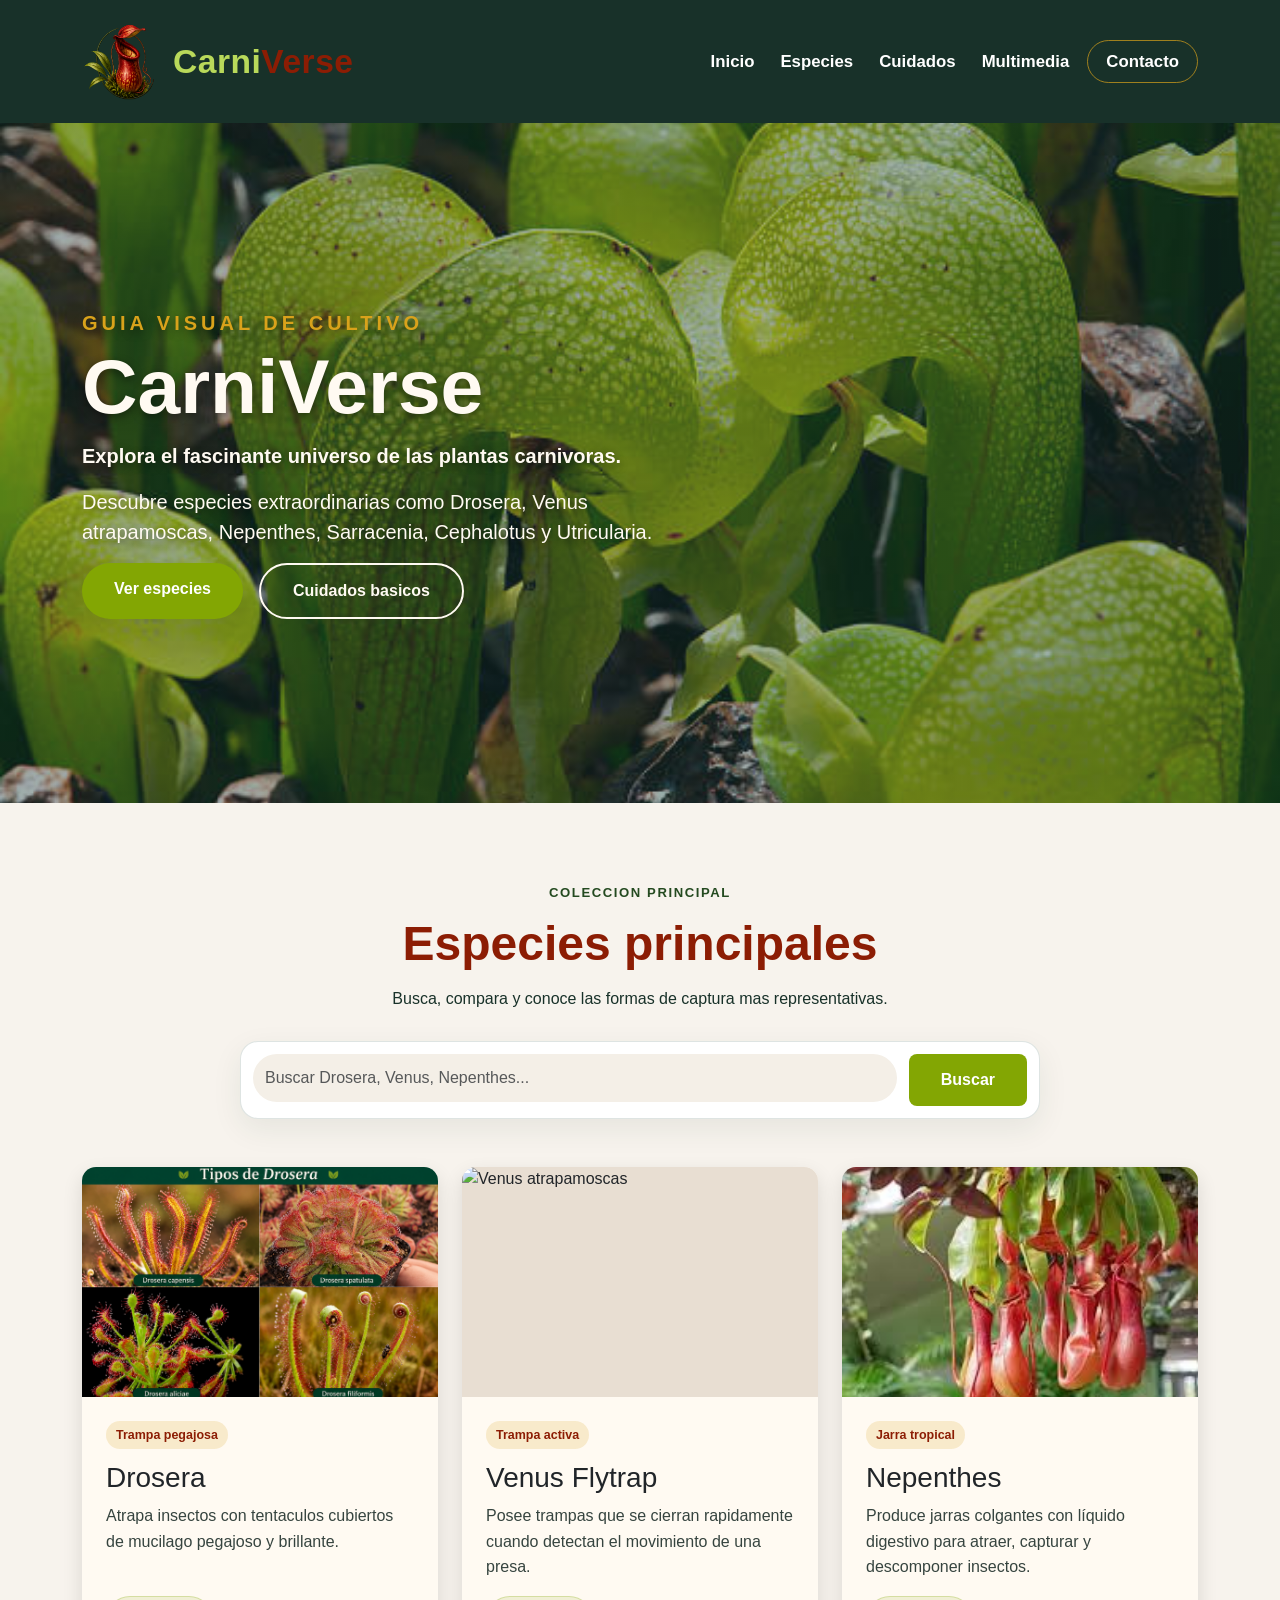
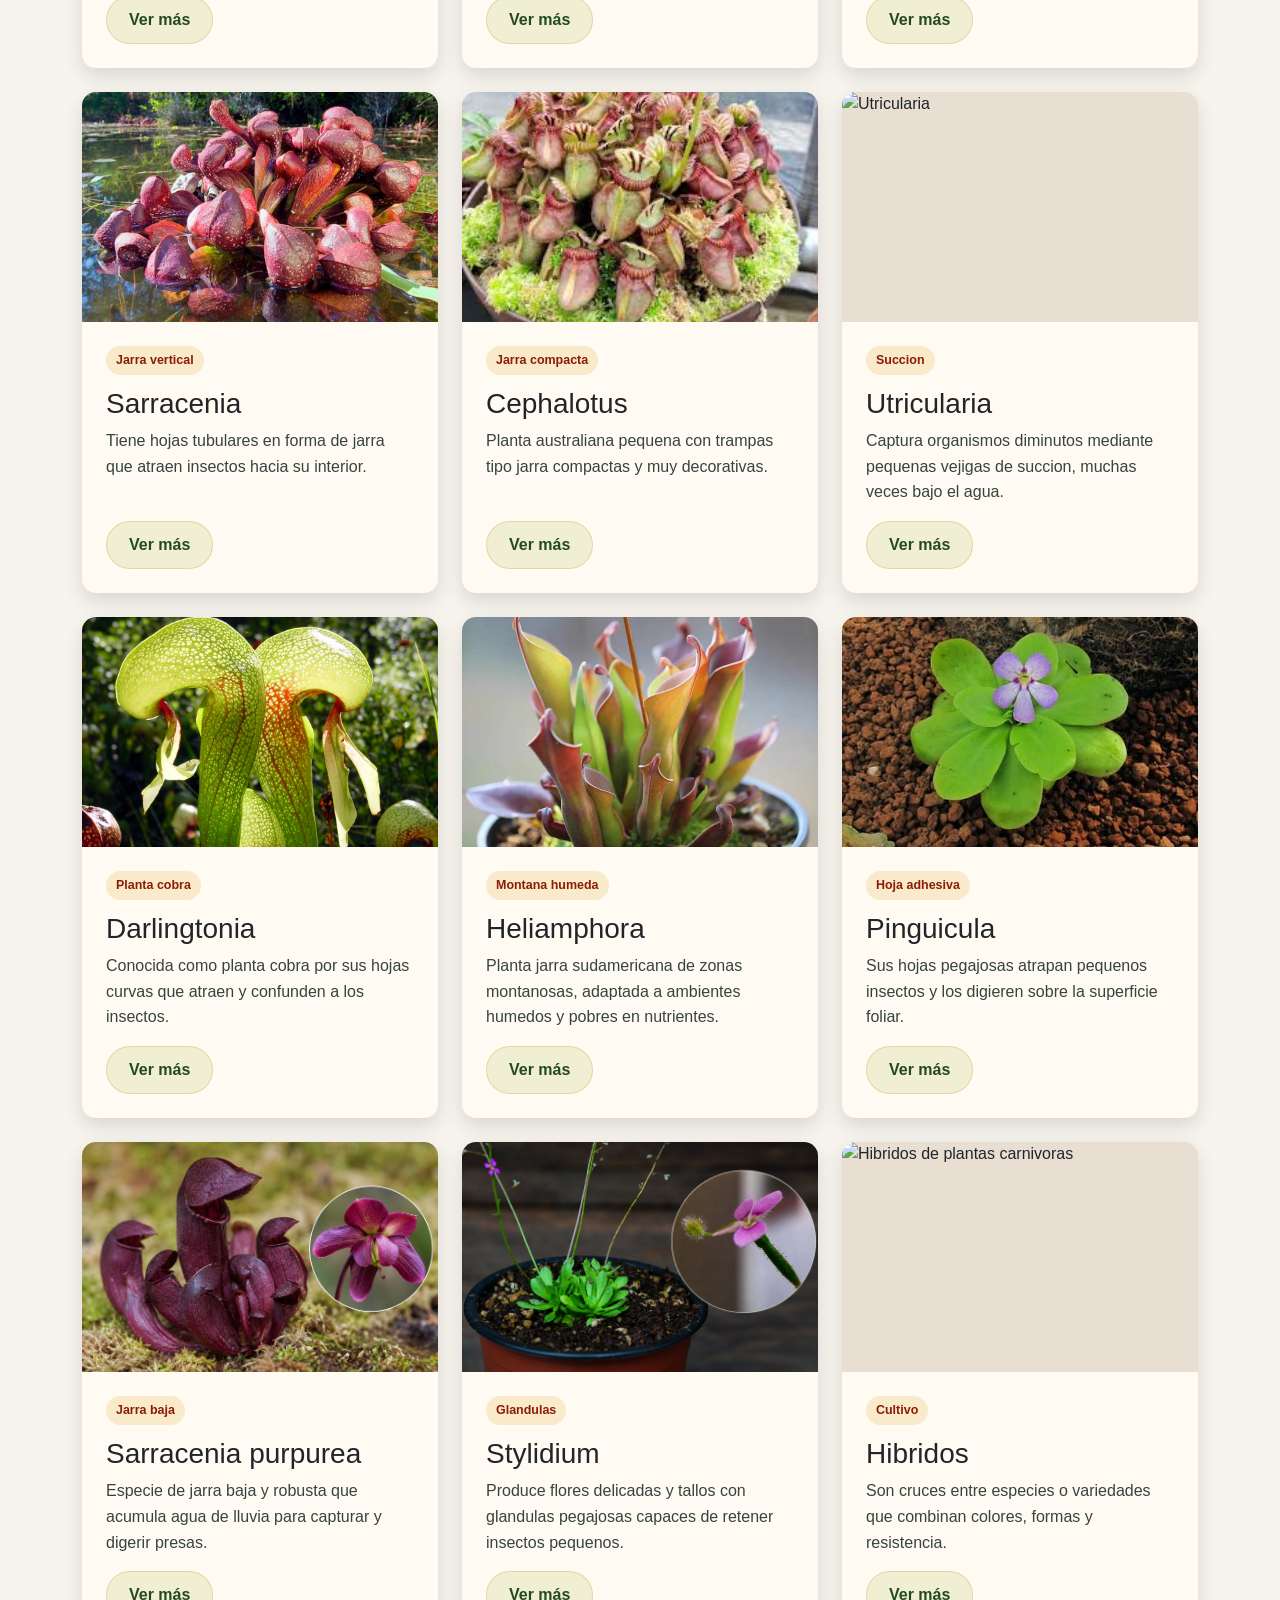
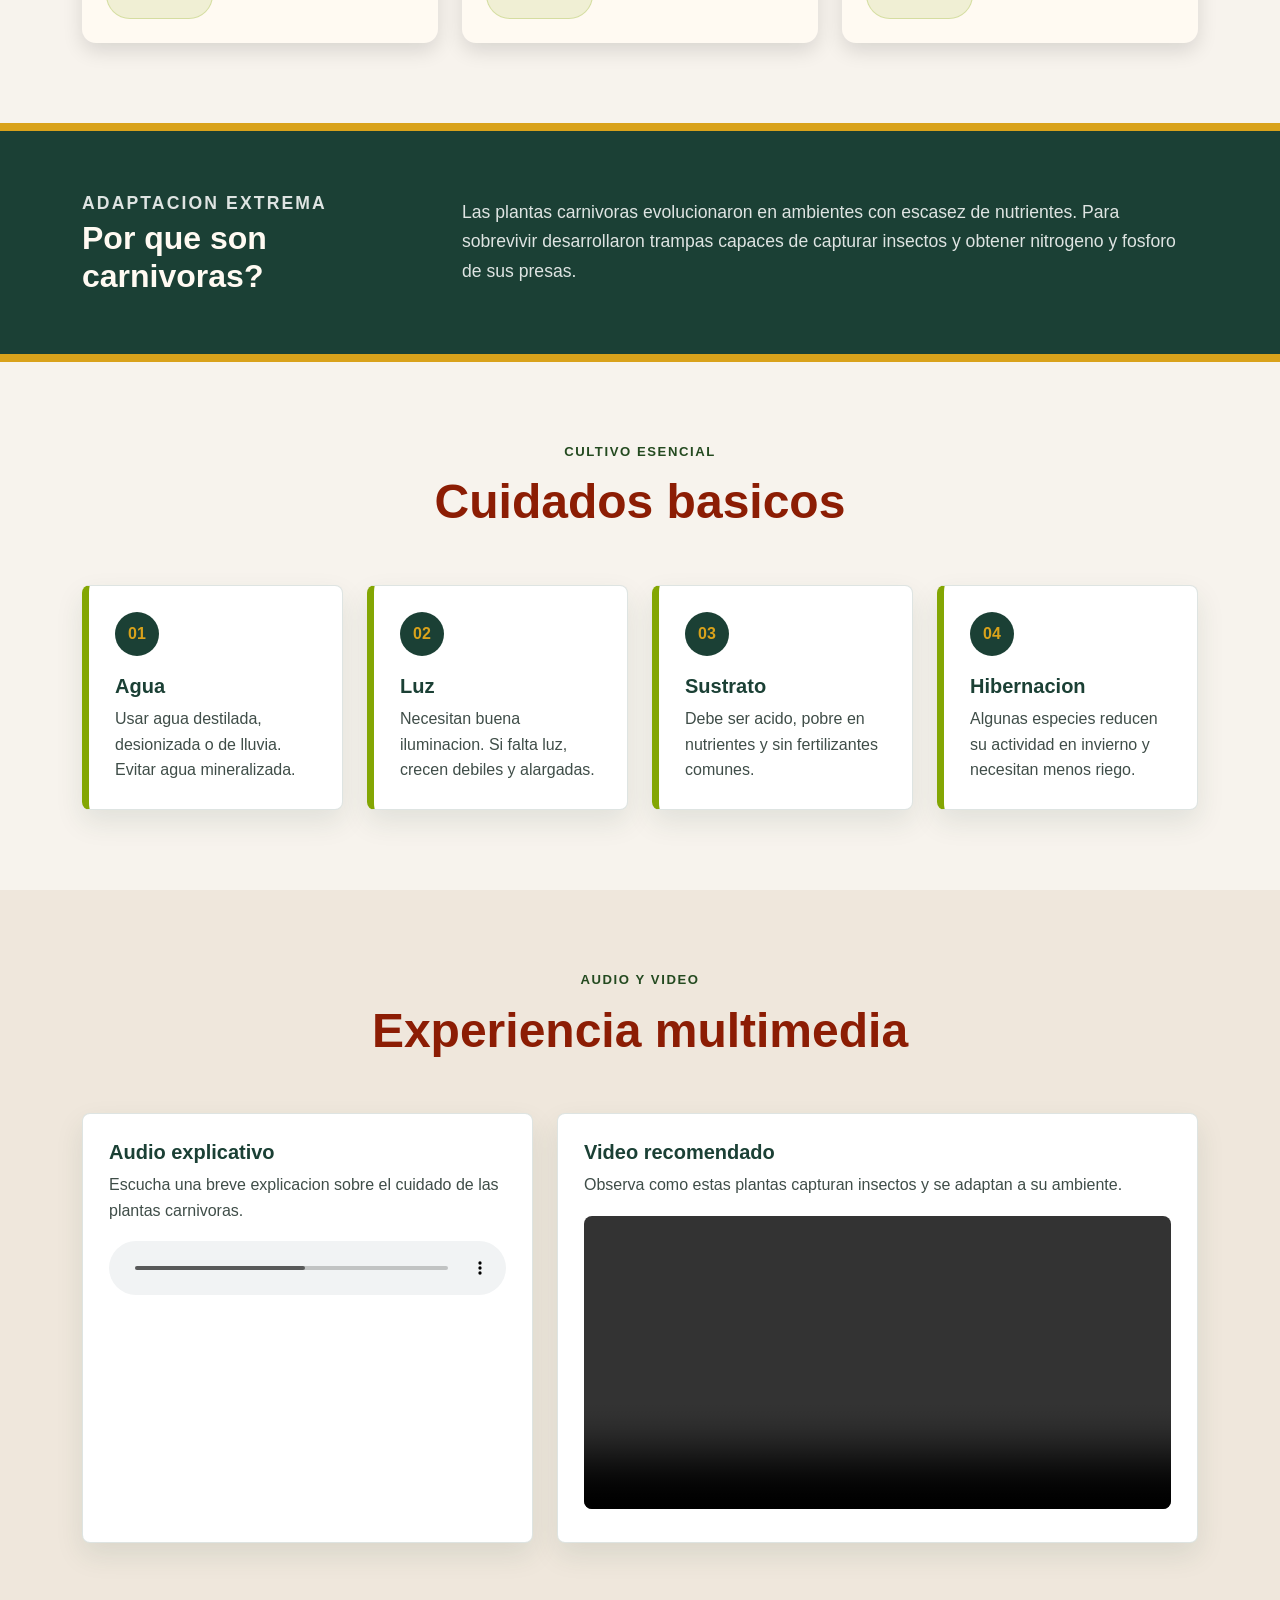
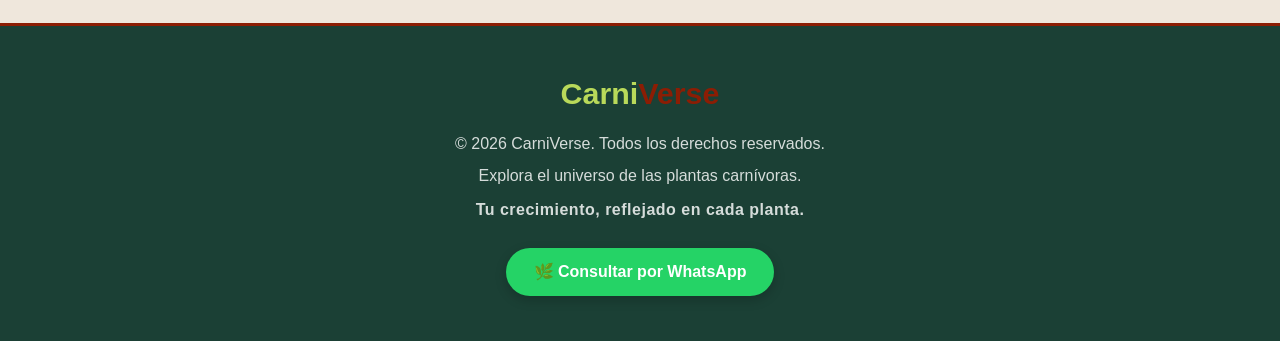
==== index.html @ 83683e48 "Rename Carniverse_code.html to index.html" ====
<!DOCTYPE html>
<html lang="es">
<head>
  <meta charset="UTF-8">
  <meta name="viewport" content="width=device-width, initial-scale=1">
  <title>CarniVerse | Plantas carnivoras</title>
  <link href="https://cdn.jsdelivr.net/npm/bootstrap@5.3.3/dist/css/bootstrap.min.css" rel="stylesheet">
  <link rel="stylesheet" href="cod_TF.css">
</head>
<body>
  <header class="site-header sticky-top">
    <nav class="navbar navbar-expand-lg navbar-dark">
      <div class="container">
    <a class="navbar-brand d-flex align-items-center gap-3" href="#inicio">
     <img src="Img/logo.png" alt="Logo CarniVerse" class="logo-navbar">

    <span class="nombre-logo">
    <span class="carni">Carni</span><span class="verse">Verse</span>
    </span>
    </a>

        <button class="navbar-toggler" type="button" data-bs-toggle="collapse" data-bs-target="#menu" aria-controls="menu" aria-expanded="false" aria-label="Abrir menu">
          <span class="navbar-toggler-icon"></span>
        </button>

        <div class="collapse navbar-collapse" id="menu">
          <ul class="navbar-nav ms-auto align-items-lg-center">
            <li class="nav-item"><a class="nav-link" href="#inicio">Inicio</a></li>
            <li class="nav-item"><a class="nav-link" href="#especies">Especies</a></li>
            <li class="nav-item"><a class="nav-link" href="#cuidados">Cuidados</a></li>
            <li class="nav-item"><a class="nav-link" href="#multimedia">Multimedia</a></li>
            <li class="nav-item"><a class="nav-link nav-cta" href="#contacto">Contacto</a></li>
          </ul>
        </div>
      </div>
    </nav>
  </header>

  <main>
    <section class="hero" id="inicio">
      <div class="container">
        <div class="row align-items-center min-vh-75 py-5">
          <div class="col-lg-8 col-xl-7">
            <p class="eyebrow">Guia visual de cultivo</p>
            <h1>CarniVerse</h1>
            <p class="hero-lead">Explora el fascinante universo de las plantas carnivoras.</p>
            <p class="hero-copy">Descubre especies extraordinarias como Drosera, Venus atrapamoscas, Nepenthes, Sarracenia, Cephalotus y Utricularia.</p>
            <div class="d-flex flex-column flex-sm-row gap-3">
              <a href="#especies" class="btn btn-principal">Ver especies</a>
              <a href="#cuidados" class="btn btn-outline-light">Cuidados basicos</a>
            </div>
          </div>
        </div>
      </div>
    </section>

    <section class="section-pad" id="especies">
      <div class="container">
        <div class="section-heading text-center">
          <p class="eyebrow dark">Coleccion principal</p>
          <h2 class="titulo-seccion">Especies principales</h2>
          <p>Busca, compara y conoce las formas de captura mas representativas.</p>
        </div>

        <form id="formBusqueda" class="search-panel mx-auto mb-4" role="search">
          <label class="visually-hidden" for="buscar">Buscar planta</label>
          <input type="search" id="buscar" class="form-control" placeholder="Buscar Drosera, Venus, Nepenthes...">
          <button type="submit" class="btn btn-principal">Buscar</button>
        </form>

        <div class="row g-4 mt-2" id="listaPlantas">
          <article class="col-sm-6 col-lg-4 planta">
            <div class="card plant-card">
              <img src="Img/droseras.png" class="card-img-top" alt="Tipos de Drosera">
              <div class="card-body">
                <span class="plant-tag">Trampa pegajosa</span>
                <h3 class="card-title">Drosera</h3>
                <p class="card-text">Atrapa insectos con tentaculos cubiertos de mucilago pegajoso y brillante.</p>
                <a href="https://wa.me/51928245209?text=Quiero%20m%C3%A1s%20informaci%C3%B3n%20de%20Drosera" class="btn btn-card mt-auto" target="_blank" rel="noopener" aria-label="Pedir más información de Drosera por WhatsApp">Ver más</a>              </div>
            </div>
          </article>

          <article class="col-sm-6 col-lg-4 planta">
            <div class="card plant-card">
              <img src="Img/venus.png" class="card-img-top" alt="Venus atrapamoscas">
              <div class="card-body">
                <span class="plant-tag">Trampa activa</span>
                <h3 class="card-title">Venus Flytrap</h3>
                <p class="card-text">Posee trampas que se cierran rapidamente cuando detectan el movimiento de una presa.</p>
                    <a href="https://wa.me/51928245209?text=Quiero%20m%C3%A1s%20informaci%C3%B3n%20de%20Venus%20Flytrap" class="btn btn-card mt-auto" target="_blank" rel="noopener" aria-label="Pedir más información de Venus Flytrap por WhatsApp">Ver más</a>
              </div>
            </div>
          </article>

          <article class="col-sm-6 col-lg-4 planta">
            <div class="card plant-card">
              <img src="Img/Nephentes.jpg" class="card-img-top" alt="Nepenthes">
              <div class="card-body">
                <span class="plant-tag">Jarra tropical</span>
                <h3 class="card-title">Nepenthes</h3>
                <p class="card-text">Produce jarras colgantes con líquido digestivo para atraer, capturar y descomponer insectos.</p>
                  <a href="https://wa.me/51928245209?text=Quiero%20m%C3%A1s%20informaci%C3%B3n%20de%20Nepenthes" class="btn btn-card mt-auto" target="_blank" rel="noopener" aria-label="Pedir más información de Nepenthes por WhatsApp">Ver más</a>
              </div>
            </div>
          </article>

          <article class="col-sm-6 col-lg-4 planta">
            <div class="card plant-card">
              <img src="Img/sarracenia.png" class="card-img-top" alt="Sarracenia">
              <div class="card-body">
                <span class="plant-tag">Jarra vertical</span>
                <h3 class="card-title">Sarracenia</h3>
                <p class="card-text">Tiene hojas tubulares en forma de jarra que atraen insectos hacia su interior.</p>
                 <a href="https://wa.me/51928245209?text=Quiero%20m%C3%A1s%20informaci%C3%B3n%20de%20Utricularia" class="btn btn-card mt-auto" target="_blank" rel="noopener" aria-label="Pedir más información de sarracenia por WhatsApp">Ver más</a>
              </div>
            </div>
          </article>

          <article class="col-sm-6 col-lg-4 planta">
            <div class="card plant-card">
              <img src="Img/Cephalotus.jpg" class="card-img-top" alt="Cephalotus">
              <div class="card-body">
                <span class="plant-tag">Jarra compacta</span>
                <h3 class="card-title">Cephalotus</h3>
                <p class="card-text">Planta australiana pequena con trampas tipo jarra compactas y muy decorativas.</p>
                 <a href="https://wa.me/51928245209?text=Quiero%20m%C3%A1s%20informaci%C3%B3n%20de%20Utricularia" class="btn btn-card mt-auto" target="_blank" rel="noopener" aria-label="Pedir más información de Cephalotus por WhatsApp">Ver más</a>
              </div>
            </div>
          </article>

          <article class="col-sm-6 col-lg-4 planta">
            <div class="card plant-card">
              <img src="img/Utricularia.jpg" class="card-img-top" alt="Utricularia">
              <div class="card-body">
                <span class="plant-tag">Succion</span>
                <h3 class="card-title">Utricularia</h3>
                <p class="card-text">Captura organismos diminutos mediante pequenas vejigas de succion, muchas veces bajo el agua.</p>
                 <a href="https://wa.me/51928245209?text=Quiero%20m%C3%A1s%20informaci%C3%B3n%20de%20Utricularia" class="btn btn-card mt-auto" target="_blank" rel="noopener" aria-label="Pedir más información de Utricularia por WhatsApp">Ver más</a>
              </div>
            </div>
          </article>
          
     <article class="col-sm-6 col-lg-4 planta">
            <div class="card plant-card">
              <img src="Img/Darlingtonia.jpg" class="card-img-top" alt="Darlingtonia">
              <div class="card-body">
                <span class="plant-tag">Planta cobra</span>
                <h3 class="card-title">Darlingtonia</h3>
                <p class="card-text">Conocida como planta cobra por sus hojas curvas que atraen y confunden a los insectos.</p>
                <a href="https://wa.me/51928245209?text=Quiero%20m%C3%A1s%20informaci%C3%B3n%20de%20Darlingtonia" class="btn btn-card mt-auto" target="_blank" rel="noopener" aria-label="Pedir más información de Darlingtonia por WhatsApp">Ver más</a>
              </div>
            </div>
          </article>

          <article class="col-sm-6 col-lg-4 planta">
            <div class="card plant-card">
              <img src="Img/Heliamphora.jpg" class="card-img-top" alt="Heliamphora">
              <div class="card-body">
                <span class="plant-tag">Montana humeda</span>
                <h3 class="card-title">Heliamphora</h3>
                <p class="card-text">Planta jarra sudamericana de zonas montanosas, adaptada a ambientes humedos y pobres en nutrientes.</p>
                 <a href="https://wa.me/51928245209?text=Quiero%20m%C3%A1s%20informaci%C3%B3n%20de%20Heliamphora" class="btn btn-card mt-auto" target="_blank" rel="noopener" aria-label="Pedir más información de Heliamphora por WhatsApp">Ver más</a>
              </div>
            </div>
          </article>

          <article class="col-sm-6 col-lg-4 planta">
            <div class="card plant-card">
              <img src="Img/Pinguicula.jpg" class="card-img-top" alt="Pinguicula">
              <div class="card-body">
                <span class="plant-tag">Hoja adhesiva</span>
                <h3 class="card-title">Pinguicula</h3>
                <p class="card-text">Sus hojas pegajosas atrapan pequenos insectos y los digieren sobre la superficie foliar.</p>
                  <a href="https://wa.me/51928245209?text=Quiero%20m%C3%A1s%20informaci%C3%B3n%20de%20Pinguicula" class="btn btn-card mt-auto" target="_blank" rel="noopener" aria-label="Pedir más información de Pinguicula por WhatsApp">Ver más</a>
              </div>
            </div>
          </article>

          <article class="col-sm-6 col-lg-4 planta">
            <div class="card plant-card">
              <img src="Img/sarracenia_purpurea.jpg" class="card-img-top" alt="Sarracenia purpurea">
              <div class="card-body">
                <span class="plant-tag">Jarra baja</span>
                <h3 class="card-title">Sarracenia purpurea</h3>
                <p class="card-text">Especie de jarra baja y robusta que acumula agua de lluvia para capturar y digerir presas.</p>
                <a href="https://wa.me/51928245209?text=Quiero%20m%C3%A1s%20informaci%C3%B3n%20de%20Sarracenia%20purpurea" class="btn btn-card mt-auto" target="_blank" rel="noopener" aria-label="Pedir más información de Sarracenia purpurea por WhatsApp">Ver más</a>
              </div>
            </div>
          </article>

          <article class="col-sm-6 col-lg-4 planta">
            <div class="card plant-card">
              <img src="Img/Stylidium.jpg" class="card-img-top" alt="Stylidium">
              <div class="card-body">
                <span class="plant-tag">Glandulas</span>
                <h3 class="card-title">Stylidium</h3>
                <p class="card-text">Produce flores delicadas y tallos con glandulas pegajosas capaces de retener insectos pequenos.</p>
                <a href="https://wa.me/51928245209?text=Quiero%20m%C3%A1s%20informaci%C3%B3n%20de%20Stylidium" class="btn btn-card mt-auto" target="_blank" rel="noopener" aria-label="Pedir más información de Stylidium por WhatsApp">Ver más</a>
              </div>
            </div>
          </article>

 <article class="col-sm-6 col-lg-4 planta">
            <div class="card plant-card">
              <img src="img/Hibridos.jpg" class="card-img-top" alt="Hibridos de plantas carnivoras">
              <div class="card-body">
                <span class="plant-tag">Cultivo</span>
                <h3 class="card-title">Hibridos</h3>
                <p class="card-text">Son cruces entre especies o variedades que combinan colores, formas y resistencia.</p>
                <a href="https://wa.me/51928245209?text=Quiero%20m%C3%A1s%20informaci%C3%B3n%20de%20Hibridos" class="btn btn-card mt-auto" target="_blank" rel="noopener" aria-label="Pedir más información de Hibridos por WhatsApp">Ver más</a>
              </div>
            </div>
          </article>
        </div>

        <p id="sinResultados" class="empty-state d-none">No se encontraron especies con esa busqueda.</p>
      </div>
    </section>

    <aside class="info-band">
      <div class="container">
        <div class="row align-items-center g-4">
          <div class="col-lg-4">
            <p class="eyebrow">Adaptacion extrema</p>
            <h2>Por que son carnivoras?</h2>
          </div>
          <div class="col-lg-8">
            <p>Las plantas carnivoras evolucionaron en ambientes con escasez de nutrientes. Para sobrevivir desarrollaron trampas capaces de capturar insectos y obtener nitrogeno y fosforo de sus presas.</p>
          </div>
        </div>
      </div>
    </aside>

    <section class="section-pad" id="cuidados">
      <div class="container">
        <div class="section-heading text-center">
          <p class="eyebrow dark">Cultivo esencial</p>
          <h2 class="titulo-seccion">Cuidados basicos</h2>
        </div>

        <div class="row g-4 mt-2">
          <div class="col-sm-6 col-lg-3">
            <div class="care-box">
              <span class="care-icon">01</span>
              <h3>Agua</h3>
              <p>Usar agua destilada, desionizada o de lluvia. Evitar agua mineralizada.</p>
            </div>
          </div>

          <div class="col-sm-6 col-lg-3">
            <div class="care-box">
              <span class="care-icon">02</span>
              <h3>Luz</h3>
              <p>Necesitan buena iluminacion. Si falta luz, crecen debiles y alargadas.</p>
            </div>
          </div>

          <div class="col-sm-6 col-lg-3">
            <div class="care-box">
              <span class="care-icon">03</span>
              <h3>Sustrato</h3>
              <p>Debe ser acido, pobre en nutrientes y sin fertilizantes comunes.</p>
            </div>
          </div>

          <div class="col-sm-6 col-lg-3">
            <div class="care-box">
              <span class="care-icon">04</span>
              <h3>Hibernacion</h3>
              <p>Algunas especies reducen su actividad en invierno y necesitan menos riego.</p>
            </div>
          </div>
        </div>
      </div>
    </section>

    <section class="section-pad media-section" id="multimedia">
      <div class="container">
        <div class="section-heading text-center">
          <p class="eyebrow dark">Audio y video</p>
          <h2 class="titulo-seccion">Experiencia multimedia</h2>
        </div>

        <div class="row g-4 mt-2">
          <div class="col-lg-5">
            <div class="media-box">
              <h3>Audio explicativo</h3>
              <p>Escucha una breve explicacion sobre el cuidado de las plantas carnivoras.</p>
              <audio controls class="w-100">
                <source src="audio/CarniVerse_Messi.mp3" type="audio/mpeg">
                Tu navegador no soporta audio.
              </audio>
            </div>
          </div>

          <div class="col-lg-7">
            <div class="media-box">
              <h3>Video recomendado</h3>
              <p>Observa como estas plantas capturan insectos y se adaptan a su ambiente.</p>
              <video controls class="w-100 rounded-3">
                <source src="Img/tipos_planta_carnivora_youtube.mp4" type="video/mp4">
                Tu navegador no soporta video HTML5.
              </video>
            </div>
          </div>
        </div>
      </div>
    </section>
  </main>

<footer id="contacto" class="site-footer">
  <div class="container">

    <a class="footer-brand" href="#inicio">
      <span class="carni">Carni</span><span class="verse">Verse</span>
    </a>

    <p>© 2026 CarniVerse. Todos los derechos reservados.</p>

    <p>Explora el universo de las plantas carnívoras.</p>

    <p class="footer-slogan">
      Tu crecimiento, reflejado en cada planta.
    </p>

    <div class="footer-actions">
      <a
        href="https://wa.me/51928245209?text=Hola%20CarniVerse,%20quiero%20más%20información%20sobre%20las%20plantas%20carnívoras."
        class="btn-footer-whatsapp"
        target="_blank"
        rel="noopener">
        🌿 Consultar por WhatsApp
      </a>
    </div>

  </div>
</footer>

  <script src="https://cdn.jsdelivr.net/npm/bootstrap@5.3.3/dist/js/bootstrap.bundle.min.js"></script>
  <script>
    const formBusqueda = document.getElementById("formBusqueda");
    const inputBuscar = document.getElementById("buscar");
    const plantas = document.querySelectorAll(".planta");
    const sinResultados = document.getElementById("sinResultados");

    function filtrarPlantas() {
      const texto = inputBuscar.value.trim().toLowerCase();
      let visibles = 0;

      plantas.forEach((planta) => {
        const coincide = planta.textContent.toLowerCase().includes(texto);
        planta.classList.toggle("d-none", !coincide);
        if (coincide) visibles++;
      });

      sinResultados.classList.toggle("d-none", visibles !== 0);
    }

    formBusqueda.addEventListener("submit", (event) => {
      event.preventDefault();
      filtrarPlantas();
    });

    inputBuscar.addEventListener("input", filtrarPlantas);
  </script>
</body>
</html>
---- cod_TF.css ----
/* PALETA DE COLORES */
:root {
  --verde-oscuro: #1b4035;
  --verde-logo: #244a20;
  --rojo-nepenthes: #8c1d04;
  --rojo-vino: #a3201e;
  --dorado: #d9a21b;
  --crema-fondo: #f7f3ed;
  --verde-suave: #83a603;
  --tinta: #183129;
  --blanco-calido: #fffaf2;
  --linea: rgba(27, 64, 53, 0.14);
  --sombra: 0 18px 45px rgba(27, 64, 53, 0.14);
}

html {
  scroll-behavior: smooth;
}

body {
  margin: 0;
  background-color: var(--crema-fondo);
  color: var(--tinta);
  font-family: Arial, Helvetica, sans-serif;
}

img,
video {
  max-width: 100%;
}

.section-pad {
  padding: 82px 0;
}

.min-vh-75 {
  min-height: 75vh;
}

/*    NAVBAR CARNIVERSE
========================= */

.site-header,
.navbar {
  background-color: var(--verde-oscuro);
}

.navbar {
  padding: 14px 0;
}

/* LOGO */

.logo-navbar {
  width: 75px;
  height: auto;
  object-fit: contain;
}

.nombre-logo {
  font-size: 2.1rem;
  font-weight: 800;
  line-height: 1;
  letter-spacing: 0.5px;
}

.carni {
  color: var(--verde-suave);
}

.verse {
  color: var(--rojo-vino);
}

/* MARCA */

.navbar-brand {
  display: inline-flex;
  align-items: center;
  gap: 14px;
  text-decoration: none;
}

/* MENÚ */

.nav-link {
  color: rgba(255,255,255,0.88) !important;
  font-size: 1.05rem;
  font-weight: 700;
  margin-left: 10px;
  transition: 0.3s;
}

.nav-link:hover,
.nav-link:focus {
  color: var(--dorado) !important;
}

/* BOTÓN CONTACTO */

.nav-cta {
  border: 1px solid rgba(217,162,27,0.7);
  border-radius: 999px;
  padding-inline: 18px !important;
}

.nav-cta:hover {
  background-color: var(--dorado);
  color: var(--verde-oscuro) !important;
}


/* HERO */
.hero {
  position: relative;
  overflow: hidden;
  background:
    linear-gradient(90deg, rgba(27, 64, 53, 0.92), rgba(27, 64, 53, 0.64), rgba(27, 64, 53, 0.2)),
    url("https://media.istockphoto.com/id/119442274/es/foto/lirio-de-la-cobra.jpg?s=612x612&w=0&k=20&c=4z4znkOv12c2dXPmwl8ZHmER3ciq2N1oJskPb3C5Vc0=");
  background-position: center;
  background-repeat: no-repeat;
  background-size: cover;
  color: white;
}

.hero h1 {
  margin: 0 0 18px;
  font-size: clamp(3rem, 8vw, 6.4rem);
  font-weight: 900;
  line-height: 0.95;
}

.hero-lead {
  max-width: 720px;
  color: var(--blanco-calido);
  font-size: clamp(1.3rem, 2.4vw, 2rem);
  font-weight: 700;
}

.hero-copy {
  max-width: 620px;
  color: rgba(255, 255, 255, 0.86);
  font-size: 1.08rem;
}

.eyebrow {
  margin-bottom: 12px;
  color: var(--dorado);
  font-size: 0.82rem;
  font-weight: 900;
  letter-spacing: 0.12em;
  text-transform: uppercase;
}

.eyebrow.dark {
  color: var(--verde-logo);
}

/* BOTONES */
.btn {
  border-radius: 999px;
  padding: 11px 22px;
  font-weight: 800;
}

.btn-principal {
  background-color: var(--verde-suave);
  color: white;
  border: 1px solid var(--verde-suave);
}

.btn-principal:hover,
.btn-principal:focus {
  background-color: var(--dorado);
  border-color: var(--dorado);
  color: var(--verde-oscuro);
}

.btn-card {
  width: max-content;
  background-color: rgba(131, 166, 3, 0.12);
  color: var(--verde-logo);
  border: 1px solid rgba(131, 166, 3, 0.24);
}

.btn-card:hover,
.btn-card:focus {
  background-color: var(--verde-logo);
  color: white;
}

/* TITULOS */
.section-heading {
  max-width: 720px;
  margin: 0 auto 30px;
}

.titulo-seccion {
  margin-bottom: 14px;
  color: var(--rojo-nepenthes);
  font-size: clamp(2rem, 4vw, 3rem);
  font-weight: 900;
}

/* BUSCADOR */
.search-panel {
  display: flex;
  max-width: 720px;
  gap: 12px;
  padding: 12px;
  background-color: white;
  border: 1px solid var(--linea);
  border-radius: 18px;
  box-shadow: 0 10px 30px rgba(27, 64, 53, 0.08);
}

.search-panel .form-control {
  min-height: 48px;
  border: 0;
  background-color: #f4efe7;
  border-radius: 999px;
  color: var(--tinta);
}

.search-panel .form-control:focus {
  box-shadow: 0 0 0 0.18rem rgba(131, 166, 3, 0.22);
}

.empty-state {
  margin-top: 28px;
  padding: 20px;
  background-color: white;
  border: 1px dashed var(--linea);
  border-radius: 14px;
  text-align: center;
  font-weight: 700;
}

/* CARDS */
.plant-card {
  height: 100%;
  overflow: hidden;
  border: 1px solid var(--linea);
  border-radius: 8px;
  background-color: var(--blanco-calido);
  box-shadow: var(--sombra);
  transition: transform 0.2s ease, box-shadow 0.2s ease;
}

.plant-card:hover {
  transform: translateY(-5px);
  box-shadow: 0 24px 55px rgba(27, 64, 53, 0.2);
}

.card-img-top {
  width: 100%;
  height: 235px;
  object-fit: cover;
  background-color: #e8ded2;
}

.card-body {
  display: flex;
  min-height: 240px;
  flex-direction: column;
  padding: 22px;
}

.plant-tag {
  width: max-content;
  margin-bottom: 12px;
  padding: 5px 10px;
  border-radius: 999px;
  background-color: rgba(217, 162, 27, 0.18);
  color: var(--rojo-nepenthes);
  font-size: 0.78rem;
  font-weight: 900;
}

card-title {
  margin-bottom: 10px;
  color: var(--verde-oscuro);
  font-size: 1.35rem;
  font-weight: 900;
}

.card-text {
  color: #36443f;
  line-height: 1.6;
}

/* ASIDE */
.info-band {
  padding: 58px 0;
  background-color: var(--verde-oscuro);
  color: white;
  border-block: 8px solid var(--dorado);
}

.info-band h2 {
  margin: 0;
  color: var(--blanco-calido);
  font-weight: 900;
}

.info-band p {
  margin-bottom: 0;
  color: rgba(255, 255, 255, 0.86);
  font-size: 1.1rem;
  line-height: 1.7;
}

/* CUIDADOS */
.care-box {
  height: 100%;
  padding: 26px;
  background-color: white;
  border: 1px solid var(--linea);
  border-left: 7px solid var(--verde-suave);
  border-radius: 8px;
  box-shadow: 0 12px 28px rgba(27, 64, 53, 0.1);
}

.care-icon {
  display: inline-grid;
  width: 44px;
  height: 44px;
  margin-bottom: 18px;
  place-items: center;
  border-radius: 50%;
  background-color: var(--verde-oscuro);
  color: var(--dorado);
  font-weight: 900;
}

.care-box h3,
.media-box h3 {
  color: var(--verde-oscuro);
  font-size: 1.25rem;
  font-weight: 900;
}

.care-box p,
.media-box p {
  margin-bottom: 0;
  color: #3f4d48;
  line-height: 1.6;
}

/* MULTIMEDIA */
.media-section {
  background-color: #efe7dc;
}

.media-box {
  height: 100%;
  padding: 26px;
  background-color: white;
  border: 1px solid var(--linea);
  border-radius: 8px;
  box-shadow: 0 12px 28px rgba(27, 64, 53, 0.1);
}

.media-box audio,
.media-box video {
  margin-top: 18px;
}

/* FOOTER */
.site-footer {
  padding: 45px 0;
  background-color: var(--verde-oscuro);
  color: white;
  text-align: center;
  border-top: 3px solid var(--rojo-nepenthes);
}

.footer-brand {
  display: inline-block;
  margin-bottom: 15px;
  font-size: 1.9rem;
  font-weight: 900;
  text-decoration: none;
}

.site-footer p {
  margin-bottom: 8px;
  color: rgba(255,255,255,0.82);
  font-size: 1rem;
}

.site-footer a {
  text-decoration: none;
}

/* BOTÓN WHATSAPP */
.btn-footer-whatsapp{
    display:inline-block;
    background:#25D366;
    color:white !important;
    padding:12px 28px;
    border-radius:50px;
    font-weight:700;
    margin-top:18px;
    transition:all .3s ease;
    box-shadow:0 4px 12px rgba(0,0,0,.20);
}

.btn-footer-whatsapp:hover{
    background:#1EBE57;
    color:white !important;
    transform:translateY(-2px);
}

/* ESLOGAN */
.footer-slogan{
    color:var(--dorado);
    font-weight:700;
    margin-top:10px;
    letter-spacing:0.5px;
}
/* NOMBRE DE MARCA */
.carni {
  color: #b9d95a;
}

.verse {
  color: #8c1d04;
}

@media (max-width: 991.98px) {
  .nav-link {
    margin-left: 0;
    padding: 10px 0;
  }

  .nav-cta {
    width: max-content;
    padding-inline: 16px !important;
  }

  .hero {
    background:
      linear-gradient(rgba(27, 64, 53, 0.82), rgba(27, 64, 53, 0.72)),
      url("https://media.istockphoto.com/id/119442274/es/foto/lirio-de-la-cobra.jpg?s=612x612&w=0&k=20&c=4z4znkOv12c2dXPmwl8ZHmER3ciq2N1oJskPb3C5Vc0=");
    background-position: center;
    background-size: cover;
  }
}

@media (max-width: 575.98px) {
  .section-pad {
    padding: 58px 0;
  }

  .navbar-brand {
    font-size: 1.2rem;
  }

  .brand-mark {
    width: 36px;
    height: 36px;
    font-size: 0.8rem;
  }

  .search-panel {
    flex-direction: column;
  }

  .search-panel .btn {
    width: 100%;
  }

  .card-img-top {
    height: 210px;
  }
}




/* ARREGLO GENERAL */
.section-pad {
  padding: 80px 0;
}

/* HERO MÁS ORDENADO */
/* NAVBAR CON PALETA PREMIUM */
.navbar {
  background-color: var(--verde-oscuro) !important;
  padding: 16px 0;
}

.navbar-brand {
  color: var(--blanco-calido) !important;
  font-size: 1.9rem;
  font-weight: 800;
}

.logo-carni {
  color: var(--verde-suave);
}

.logo-verse {
  color: var(--dorado);
}

.nav-link {
  color: var(--blanco-calido) !important;
  font-size: 1.12rem;
  font-weight: 700;
}

.nav-link:hover {
  color: var(--dorado) !important;
}

/* HERO CON MEJOR CONTRASTE */
.hero {
  background:
    linear-gradient(
      rgba(27, 64, 53, 0.42),
      rgba(27, 64, 53, 0.42)
    ),
    url("Img/cobra.jpg");

  background-size: cover;
  background-position: center;
  background-repeat: no-repeat;
  min-height: 680px;
  display: flex;
  align-items: center;
}

.hero .eyebrow,
.hero h1,
.hero p {
  color: var(--blanco-calido) !important;
  text-shadow: 0 3px 10px rgba(0,0,0,0.45);
}

.hero h1 {
  font-size: 4.8rem;
  font-weight: 900;
}

.hero .eyebrow {
  color: var(--dorado) !important;
  font-weight: 800;
  letter-spacing: 4px;
}

.hero p {
  font-size: 1.25rem;
  max-width: 720px;
}

/* BOTONES HERO */

.btn-principal {
  background-color: var(--verde-suave) !important;
  color: white !important;
  border: none;
  padding: 14px 32px;
  border-radius: 40px;
  font-weight: 800;
}

.btn-principal:hover {
  background-color: var(--dorado) !important;
  color: var(--verde-oscuro) !important;
}

.btn-outline-light {
  border: 2px solid var(--blanco-calido) !important;
  color: var(--blanco-calido) !important;
  border-radius: 40px;
  padding: 14px 32px;
  font-weight: 800;
}

.btn-outline-light:hover {
  background-color: var(--blanco-calido) !important;
  color: var(--verde-oscuro) !important;
}

/* BUSCADOR */
.search-panel {
  max-width: 800px;
  display: flex;
  gap: 12px;
}

.search-panel input {
  height: 48px;
  border-radius: 8px;
}

.search-panel button {
  border-radius: 8px;
}

/* CARDS */
.plant-card {
  border: none;
  border-radius: 14px;
  overflow: hidden;
  box-shadow: 0 8px 20px rgba(0,0,0,0.12);
  height: 100%;
}

.plant-card img {
  height: 230px;
  object-fit: cover;
}

.plant-card .card-body {
  padding: 24px;
}

/* NAVBAR */
.navbar {
  background-color: #183129 !important;
}

.navbar-brand,
.nav-link {
  color: white !important;
}

.navbar-brand {
  font-size: 1.7rem;
  font-weight: bold;
}

.nav-link {
  font-size: 1.05rem;
  font-weight: 600;
}
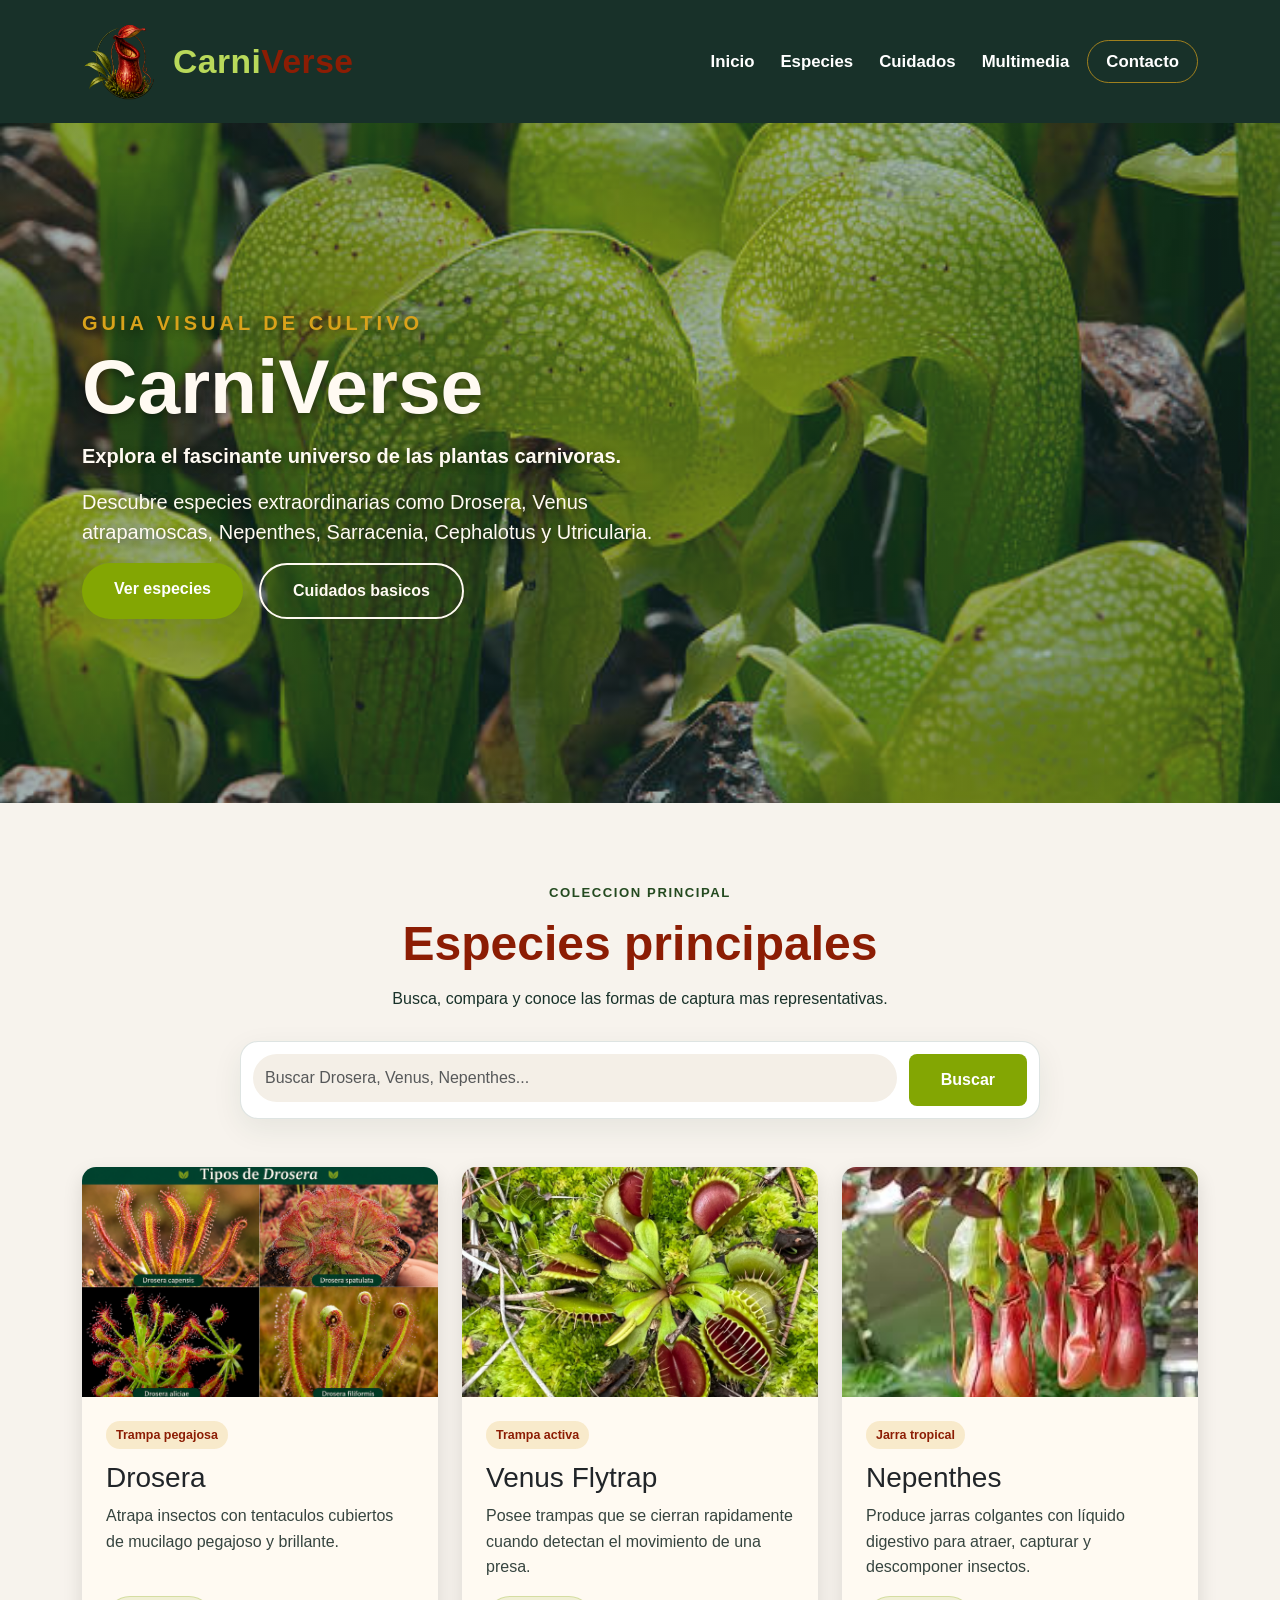
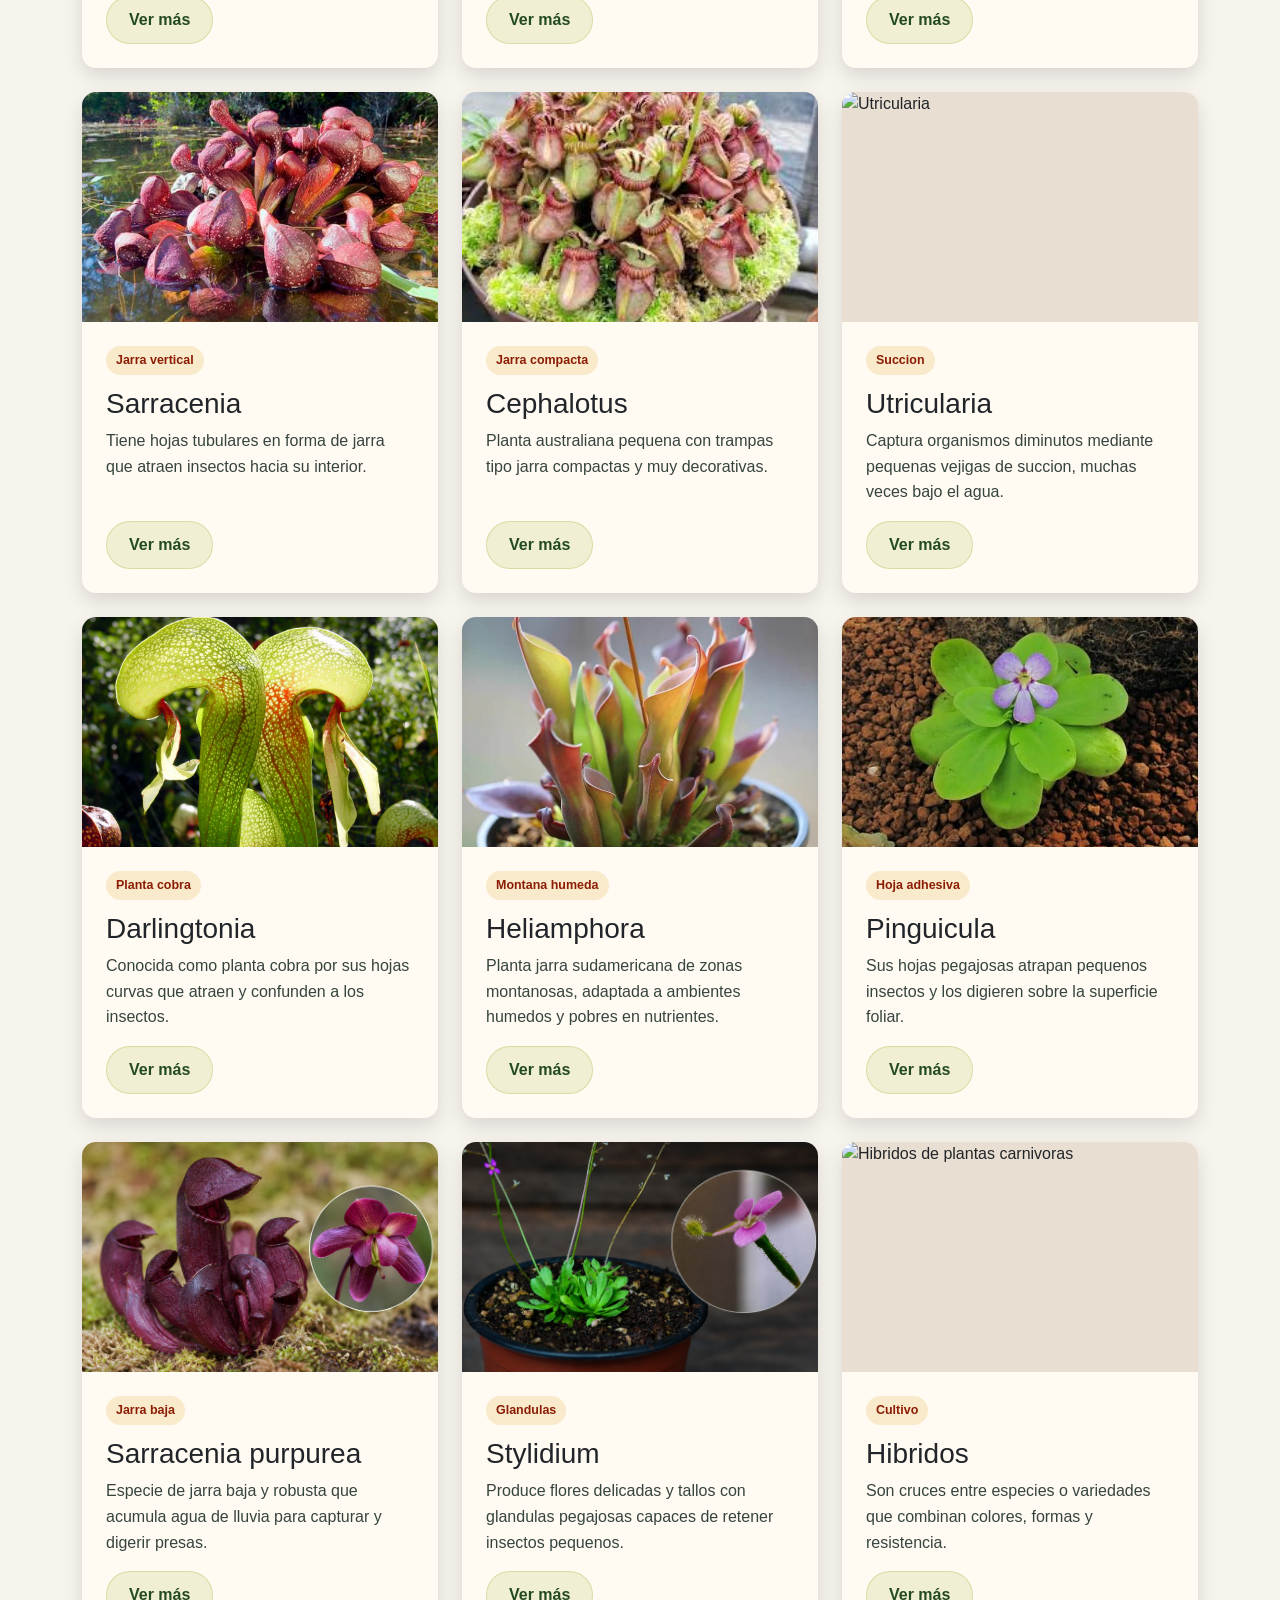
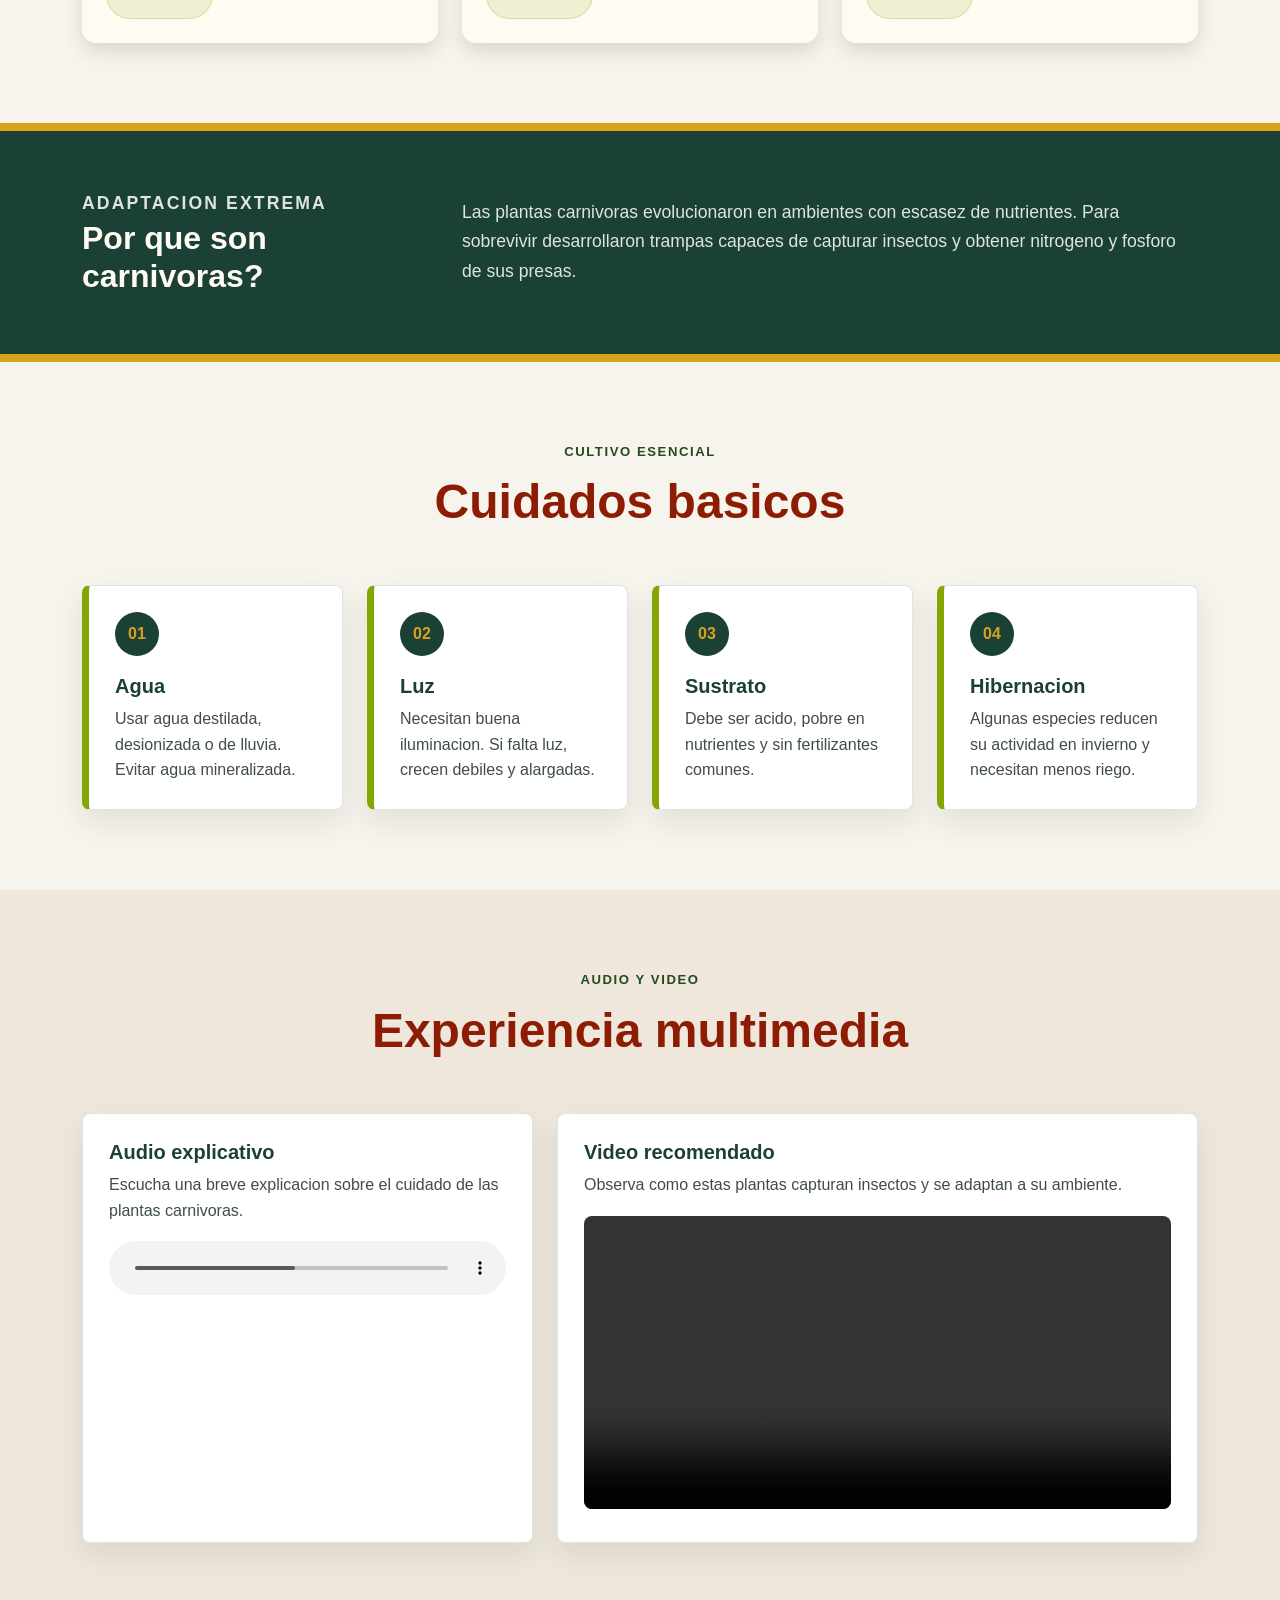
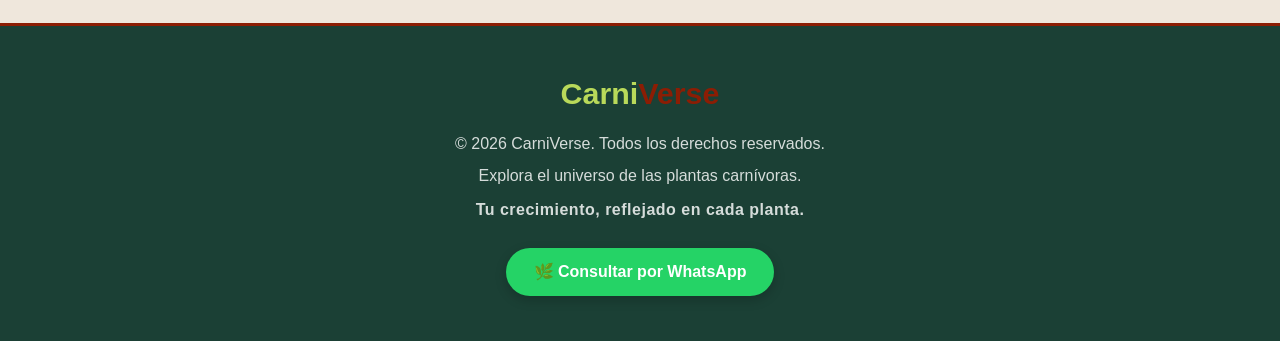
==== commit b18ef8ad: "Update index.html" ====
--- a/index.html
+++ b/index.html
@@ -2,10 +2,13 @@
  <!DOCTYPE html>
 <html lang="es">
 <head>
+
   <meta charset="UTF-8">
   <meta name="viewport" content="width=device-width, initial-scale=1">
   <title>CarniVerse | Plantas carnivoras</title>
-  <link href="https://cdn.jsdelivr.net/npm/bootstrap@5.3.3/dist/css/bootstrap.min.css" rel="stylesheet">
+   <link rel="icon" type="image/png" href="Img/logo.png">
+
+ <link href="https://cdn.jsdelivr.net/npm/bootstrap@5.3.3/dist/css/bootstrap.min.css" rel="stylesheet">
   <link rel="stylesheet" href="cod_TF.css">
 </head>
 <body>
